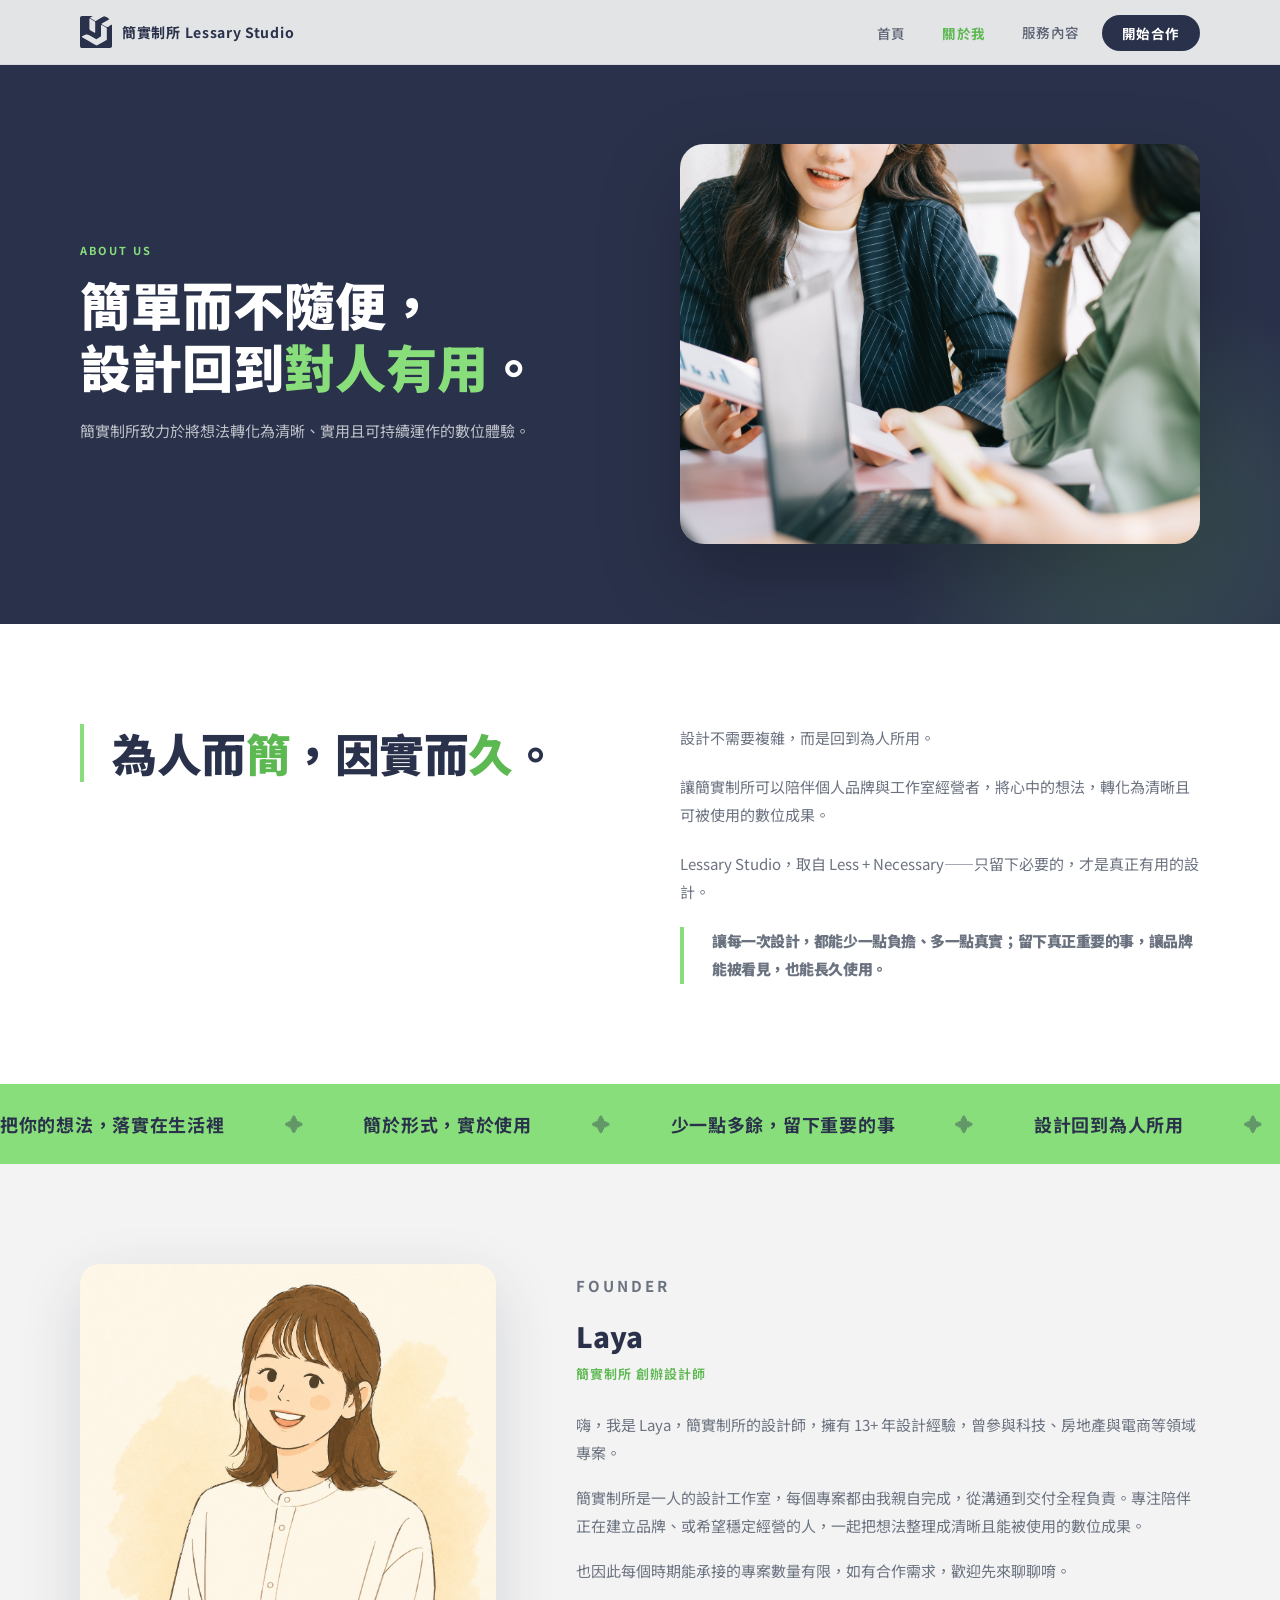
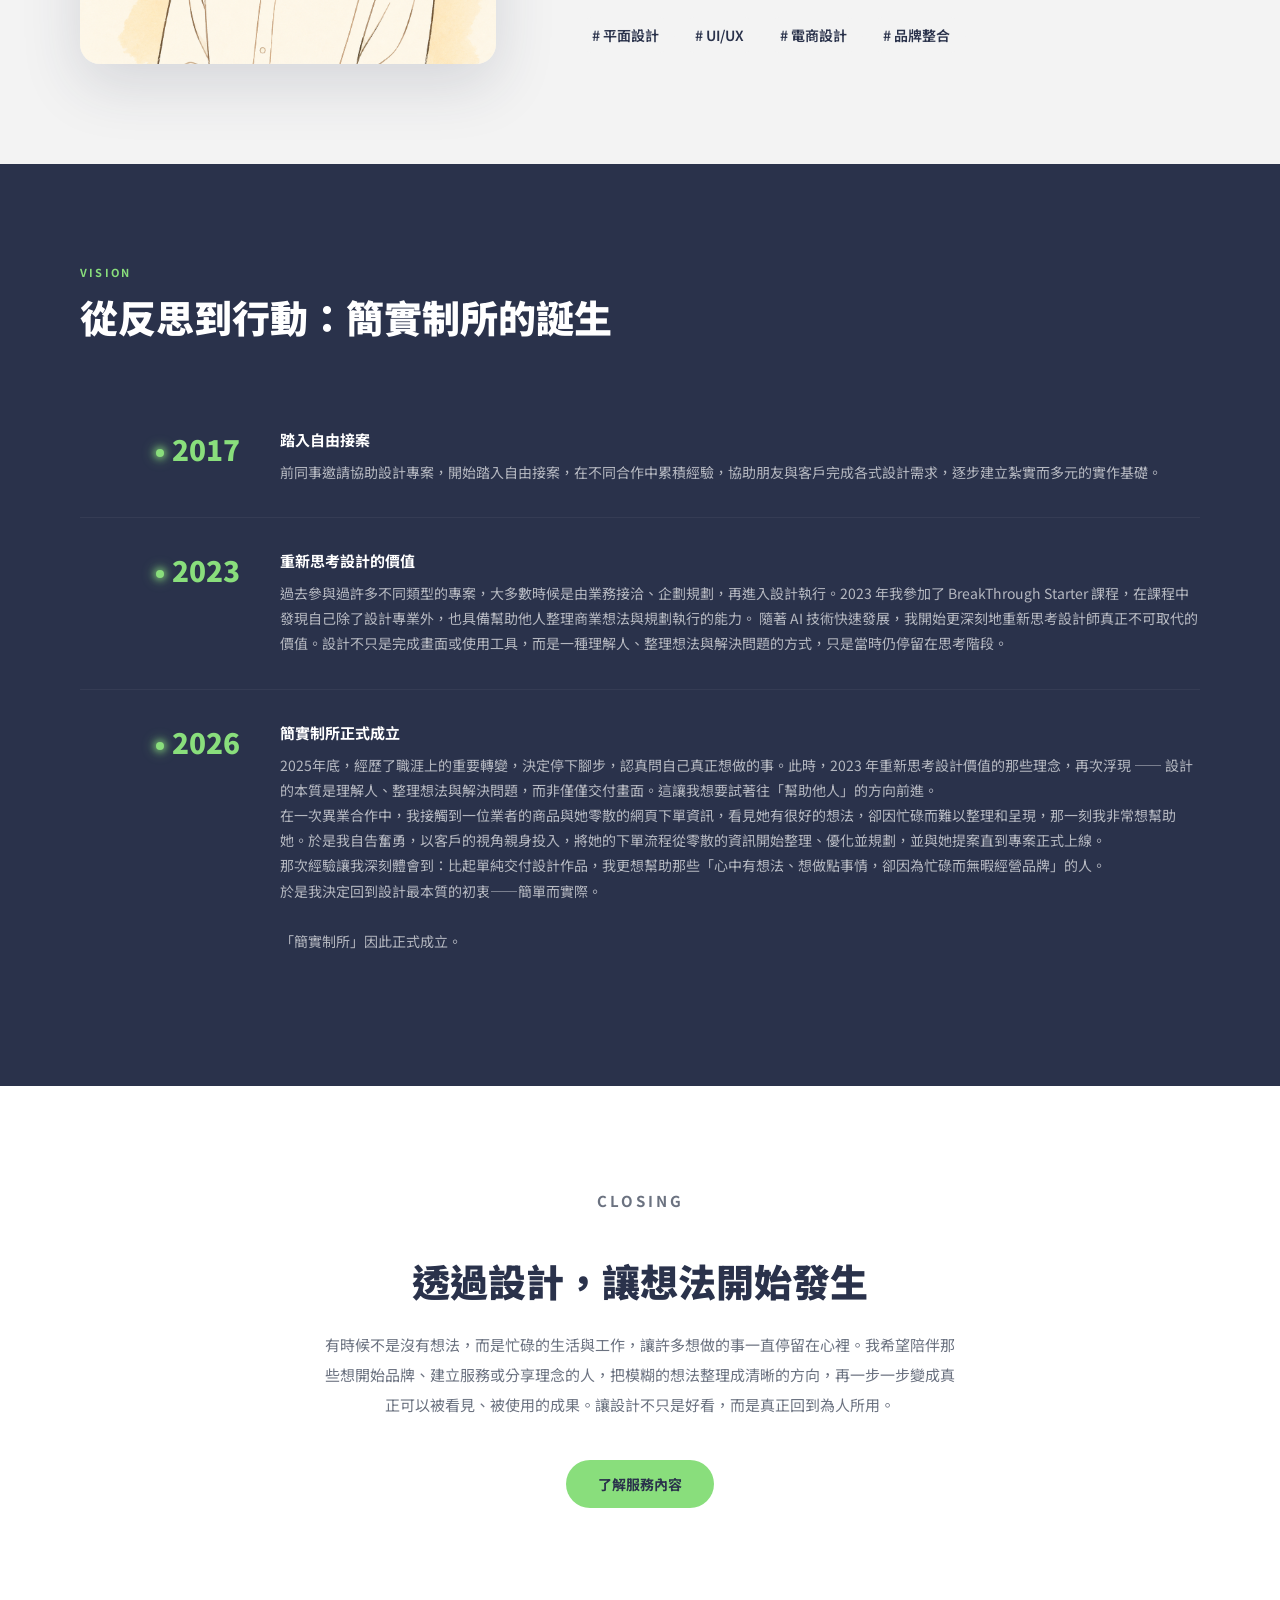
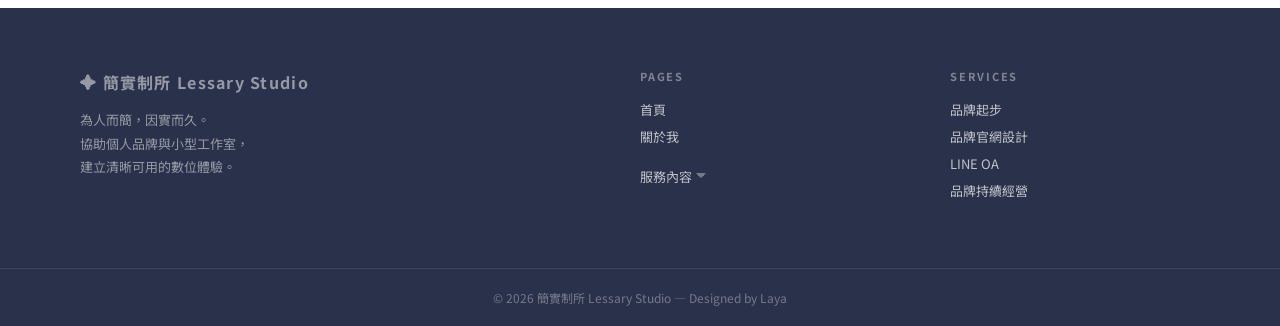
==== about.html @ 40d13c5d "Add files via upload" ====
<!DOCTYPE html>
<html lang="zh-TW">
<head>
<meta charset="UTF-8">
<meta name="viewport" content="width=device-width, initial-scale=1.0">
<title>關於我 — 簡實制所 Lessary Studio</title>
<link href="https://fonts.googleapis.com/css2?family=Noto+Sans+TC:wght@300;400;500;700;900&display=swap" rel="stylesheet">

  <link href="https://fonts.googleapis.com/css2?family=Noto+Sans+TC:wght@300;400;500;700;900&display=swap" rel="stylesheet">
  <link rel="stylesheet" href="css/shared.css">
  <link rel="stylesheet" href="css/about.css">
  <link rel="icon" href="img/ico_lessary_logo.ico">

  <!-- SEO -->
  <meta name=”robots” content=”noindex , nofollow“> <!--讓爬蟲先不搜尋到-->
  <meta name="description" content="簡實制所 Lessary Studio，專為個人品牌與小型工作室提供品牌 Logo 設計、品牌官網設計建置、品牌 LINE 建置視覺建立，讓設計回到對人有用。">
  <meta name="keywords" content="品牌設計,Logo設計,品牌官網設計,LINE官方帳號,個人品牌,小型工作室,簡實制所,Lessary Studio">
  <meta name="author" content="簡實制所 Lessary Studio">
  <link rel="canonical" href="https://lessarystudio.com/">

  <!-- Open Graph（Facebook / LINE 縮圖預覽） -->
  <meta property="og:type" content="website">
  <meta property="og:url" content="https://lessarystudio.com/">
  <meta property="og:title" content="簡實制所 Lessary Studio｜品牌設計 · 品牌官網設計 · LINE 經營">
  <meta property="og:description" content="專為個人品牌與小型工作室設計。從 Logo、品牌官網設計到 品牌 LINE 建置，整合品牌基礎，陪你長期經營。">
  <meta property="og:image" content="[https://lessarystudio.com/img/og_lessary.jpg](https://lessarystudio.com/img/og_lessary)">
  <meta property="og:image:width" content="1200">
  <meta property="og:image:height" content="630">
  <meta property="og:locale" content="zh_TW">
  <meta property="og:site_name" content="簡實制所 Lessary Studio">


</head>
<body>



<!-- NAV -->
<nav class="nav" id="nav">
  <div class="nav-inner">
    <a href="index.html" class="nav-logo">
      <div class="logo-mark">
        <img src="img/img_lessary_logo.svg" alt="簡實制所">
      </div>
      <span class="logo-text">簡實制所 Lessary Studio</span>
    </a>
    <button class="hamburger" id="hamburger" aria-label="開啟選單" aria-expanded="false">
      <span></span><span></span><span></span>
    </button>
    <ul class="nav-links" id="navLinks">
      <li><a href="index.html">首頁</a></li>
      <li><a href="about.html" class="active">關於我</a></li>
      <li class="has-sub">
        <a href="services.html">服務內容</a>
        <button class="sub-toggle" aria-label="展開服務子選單">
          <span class="toggle-arrow">▾</span>
        </button>
        <ul class="nav-sub">
          <li><a href="service-brand.html">品牌起步</a></li>
          <li><a href="service-web.html">品牌官網設計</a></li>
          <li><a href="service-line.html">品牌 LINE 建置</a></li>
          <li><a href="service-ongoing.html">品牌持續經營</a></li>
        </ul>
      </li>
      <li><a href="services.html" class="nav-cta">開始合作</a></li>
    </ul>
  </div>
</nav>

<!-- PAGE HERO -->
<div class="page-hero">
  <div class="hero-grid">
    <div class="reveal">
      <p class="ph-label">About Us</p>
      <h1 class="ph-title">簡單而不隨便，<br>設計回到<em>對人有用</em>。</h1>
      <p class="ph-sub">簡實制所致力於將想法轉化為清晰、實用且可持續運作的數位體驗。</p>
    </div>
    <div class="ph-img-wrap reveal" style="transition-delay:.15s">
      <img src="img/img_about_01.jpg" alt="Creative workspace">
    </div>
  </div>
</div>

<!-- BRAND CONCEPT -->
<section class="brand-concept">
  <div class="concept-inner">
    <div class="concept-quote reveal">
      為人而<span>簡</span>，因實而<span>久</span>。
    </div>
    <div class="concept-body reveal" style="transition-delay:.1s">
      <p>設計不需要複雜，而是回到為人所用。</p>
      <p>讓簡實制所可以陪伴個人品牌與工作室經營者，將心中的想法，轉化為清晰且可被使用的數位成果。</p>
      <p>Lessary Studio，取自 Less + Necessary——只留下必要的，才是真正有用的設計。</p>
        <div class="concept-quote reveal">
      <p>讓每一次設計，都能少一點負擔、多一點真實；留下真正重要的事，讓品牌能被看見，也能長久使用。</p>
      </div>
    </div>
  </div>
</section>

<!-- MARQUEE BANNER -->
<div class="marquee-banner">
  <div class="marquee-inner">
    <span>把你的想法，落實在生活裡</span>
    <span class="marquee-sep">✦</span>
    <span>簡於形式，實於使用</span>
    <span class="marquee-sep">✦</span>
    <span>少一點多餘，留下重要的事</span>
    <span class="marquee-sep">✦</span>
    <span>設計回到為人所用</span>
    <span class="marquee-sep">✦</span>
    <span>清楚比複雜更有力量</span>
    <span class="marquee-sep">✦</span>
    <span>Only what is necessary.</span>
    <span class="marquee-sep">✦</span>
  </div>
</div>

<!-- FOUNDER -->
<section class="about-founder">
  <div class="founder-inner">
    <div class="reveal">
      <div class="founder-photo">
        <img src="img/img_about_designer.png" alt="Laya 設計師">
      </div>
    </div>
    <div class="founder-content reveal" style="transition-delay:.1s">
      <p class="section-label">Founder</p>
      <h3>Laya</h3>
      <p class="role">簡實制所 創辦設計師</p>
      <p>嗨，我是 Laya，簡實制所的設計師，擁有 13+ 年設計經驗，曾參與科技、房地產與電商等領域專案。</p>
      <p>簡實制所是一人的設計工作室，每個專案都由我親自完成，從溝通到交付全程負責。專注陪伴正在建立品牌、或希望穩定經營的人，一起把想法整理成清晰且能被使用的數位成果。</p>
      <p>也因此每個時期能承接的專案數量有限，如有合作需求，歡迎先來聊聊唷。</p>
      <div style="margin-top:32px;display:flex-wrap:wrap">
        <span style="display:inline-flex;align-items:center;gap:8px;background:var(--bg);padding:8px 16px;border-radius:30px;font-size:14px;font-weight:600;color:var(--primary)"># 平面設計</span>
        <span style="display:inline-flex;align-items:center;gap:8px;background:var(--bg);padding:8px 16px;border-radius:30px;font-size:14px;font-weight:600;color:var(--primary)"># UI/UX</span>
        <span style="display:inline-flex;align-items:center;gap:8px;background:var(--bg);padding:8px 16px;border-radius:30px;font-size:14px;font-weight:600;color:var(--primary)"># 電商設計</span>
        <span style="display:inline-flex;align-items:center;gap:8px;background:var(--bg);padding:8px 16px;border-radius:30px;font-size:14px;font-weight:600;color:var(--primary)"># 品牌整合</span>
      </div>
    </div>
  </div>
</section>

<!-- VISION / TIMELINE -->
<section class="vision">
  <p class="section-label reveal">Vision</p>
  <h2 class="section-title reveal">從反思到行動：簡實制所的誕生</h2>
  <div class="timeline">
    <div class="tl-item reveal">
      <p class="tl-year">2017</p>
      <div class="tl-content">
        <h4>踏入自由接案</h4>
        <p>前同事邀請協助設計專案，開始踏入自由接案，在不同合作中累積經驗，協助朋友與客戶完成各式設計需求，逐步建立紮實而多元的實作基礎。</p>
      </div>
    </div>
  <div class="tl-item reveal" style="transition-delay:.1s">
  <p class="tl-year">2023</p>
  <div class="tl-content">
    <h4>重新思考設計的價值</h4>
    <p>
     過去參與過許多不同類型的專案，大多數時候是由業務接洽、企劃規劃，再進入設計執行。2023 年我參加了 BreakThrough Starter 課程，在課程中發現自己除了設計專業外，也具備幫助他人整理商業想法與規劃執行的能力。
     隨著 AI 技術快速發展，我開始更深刻地重新思考設計師真正不可取代的價值。設計不只是完成畫面或使用工具，而是一種理解人、整理想法與解決問題的方式，只是當時仍停留在思考階段。
    </p>
  </div>
</div>

<div class="tl-item reveal" style="transition-delay:.2s">
  <p class="tl-year">2026</p>
  <div class="tl-content">
    <h4>簡實制所正式成立</h4>
    <p>2025年底，經歷了職涯上的重要轉變，決定停下腳步，認真問自己真正想做的事。此時，2023 年重新思考設計價值的那些理念，再次浮現 —— 設計的本質是理解人、整理想法與解決問題，而非僅僅交付畫面。這讓我想要試著往「幫助他人」的方向前進。
    <br>在一次異業合作中，我接觸到一位業者的商品與她零散的網頁下單資訊，看見她有很好的想法，卻因忙碌而難以整理和呈現，那一刻我非常想幫助她。於是我自告奮勇，以客戶的視角親身投入，將她的下單流程從零散的資訊開始整理、優化並規劃，並與她提案直到專案正式上線。 <br>
    那次經驗讓我深刻體會到：比起單純交付設計作品，我更想幫助那些「心中有想法、想做點事情，卻因為忙碌而無暇經營品牌」的人。 <br>
    於是我決定回到設計最本質的初衷——簡單而實際。<br><br>「簡實制所」因此正式成立。
    </p>
  </div>
</div>
    </div>
  </div>
</section>

<!-- CLOSING -->
<section class="closing">
  <div class="closing-inner reveal">
    <p class="section-label" style="text-align:center">Closing</p>
    <h2 class="section-title" style="margin-bottom:24px;">透過設計，讓想法開始發生</h2>
    <p>有時候不是沒有想法，而是忙碌的生活與工作，讓許多想做的事一直停留在心裡。我希望陪伴那些想開始品牌、建立服務或分享理念的人，把模糊的想法整理成清晰的方向，再一步一步變成真正可以被看見、被使用的成果。讓設計不只是好看，而是真正回到為人所用。</p>
    <a href="services.html" class="btn-accent">了解服務內容</a>
  </div>
</section>
<!-- FOOTER -->
<footer>
  <div class="footer-brand">
    <p class="logo">✦ 簡實制所 Lessary Studio</p>
    <p>為人而簡，因實而久。<br>協助個人品牌與小型工作室，<br>建立清晰可用的數位體驗。</p>
  </div>
  <div class="footer-col">
    <h4>Pages</h4>
    <a href="index.html">首頁</a>
    <a href="about.html">關於我</a>
    <a href="services.html">服務內容 <span class="desktop-arrow">▾</span></a>
  </div>
   <div class="footer-col">
    <h4>Services</h4>
    <a href="service-brand.html">品牌起步</a>
    <a href="service-web.html">品牌官網設計</a>
    <a href="service-line.html">LINE OA</a>
    <a href="service-ongoing.html">品牌持續經營</a>
  </div>
</footer>
<div class="footer-bottom">
  <p>© 2026 簡實制所 Lessary Studio — Designed by Laya</p>
</div>

  <script src="https://code.jquery.com/jquery-3.7.1.min.js"></script>
  <script src="js/shared.js"></script>
</body>
</html>
---- css/shared.css ----
/* ============================================================
   shared.css — 全站共用樣式
   簡實制所 Lessary Studio
   ============================================================ */

/* ── CSS 變數 ── */
:root {
  --primary:     #2A324B;
  --accent:      #89DE7C;
  --accent-dark: #5CB850;
  --bg:          #F3F3F3;
  --white:       #FFFFFF;
  --text-muted:  #6B7280;
  --text-middle: #484d56;
  --text-light:  #767B91;
  --nav-h:       64px;
  --line-green:  #06C755;
}

/* ── Reset ── */
*, *::before, *::after { box-sizing: border-box; margin: 0; padding: 0; }
html { scroll-behavior: smooth; }
body {
  font-family: 'Noto Sans TC', sans-serif;
  background: var(--bg);
  color: var(--primary);
  overflow-x: hidden;
}

/* ── NAV ── */
.nav {
  position: fixed; top: 0; left: 0; width: 100%; z-index: 100;
  background: rgba(243,243,243,0.92);
  backdrop-filter: blur(14px);
  border-bottom: 1px solid rgba(42,50,75,0.08);
  transition: box-shadow .3s;
}
.nav.scrolled { box-shadow: 0 2px 20px rgba(42,50,75,0.10); }

.nav-inner {
  max-width: 1200px; margin: 0 auto;
  height: 64px;
  display: flex; align-items: center; justify-content: space-between;
  padding: 0 40px;
}

/* Logo */
.nav-logo {
  display: flex; align-items: center; gap: 10px;
  text-decoration: none; color: var(--primary); flex-shrink: 0;
}
.logo-mark { width: 32px; height: 32px; display: flex; align-items: center; }
.logo-mark img { width: 100%; height: auto; display: block; }
.logo-text {
  font-size: 14px; font-weight: 700; letter-spacing: .05em;
  color: var(--primary); white-space: nowrap;
}

/* Nav links (desktop ul) */
.nav-links {
  display: flex; align-items: center;
  gap: 8px; list-style: none; margin: 0; padding: 0;
}
.nav-links li a {
  font-size: 13.5px; font-weight: 500; color: var(--primary);
  text-decoration: none; letter-spacing: .04em; opacity: .72;
  padding: 6px 14px; border-radius: 30px;
  transition: opacity .2s, background .2s;
}
.nav-links li a:hover { opacity: 1; background: rgba(42,50,75,0.06); }
.nav-links li a.active { opacity: 1; color: var(--accent-dark); font-weight: 700; }
.nav-links li a.nav-cta {
  background: var(--primary); color: var(--white); opacity: 1;
  padding: 8px 20px; border-radius: 30px; font-weight: 700;
  transition: background .2s, transform .2s;
}
.nav-links li a.nav-cta:hover { background: var(--accent-dark); transform: translateY(-1px); }

/* Hamburger */
.hamburger {
  display: none;
  flex-direction: column; justify-content: center;
  gap: 5px;
  width: 40px; height: 40px;
  background: none; border: none; cursor: pointer; padding: 8px;
  z-index: 201;
}
.hamburger span {
  display: block; width: 22px; height: 2px;
  background: var(--primary); border-radius: 2px;
  transition: transform .3s ease, opacity .2s ease;
  transform-origin: center;
}

/* Hamburger open state */
.hamburger.is-open span:nth-child(1) { transform: translateY(7px) rotate(45deg); }
.hamburger.is-open span:nth-child(2) { opacity: 0; }
.hamburger.is-open span:nth-child(3) { transform: translateY(-7px) rotate(-45deg); }

/* ── MOBILE NAV (≤ 1024px) ── */
@media (max-width: 1024px) {
  .hamburger { display: flex; }

  .nav-links {
    display: none;
    position: absolute;
    top: 64px; left: 0; right: 0;
    flex-direction: column; align-items: stretch;
    gap: 0; padding: 8px 0 16px;
    background: rgba(243,243,243,0.97);
    backdrop-filter: blur(14px);
    border-bottom: 1px solid rgba(42,50,75,0.10);
    box-shadow: 0 8px 32px rgba(42,50,75,0.12);
  }
  .nav-links.is-open { display: flex; }

  .nav-links li a {
    display: block; padding: 14px 32px;
    border-radius: 0; font-size: 15px;
    border-bottom: 1px solid rgba(42,50,75,0.05);
  }
  .nav-links li:last-child a { border-bottom: none; }

  .nav-links li.desktop-only { display: none; }

  /* has-sub 行 — 左右分欄 */
  .nav-links li.has-sub {
    display: flex; flex-wrap: wrap;
    align-items: stretch;
    border-bottom: 1px solid rgba(42,50,75,0.05);
  }
  .nav-links li.has-sub > a {
    flex: 1; border-bottom: none;
    padding: 14px 0 14px 32px;
  }
  /* 右邊 toggle 按鈕 */
  .sub-toggle {
    width: 44px; flex-shrink: 0;
    display: flex; align-items: center; justify-content: center;
    background: none; border: none; border-left: 1px solid rgba(42,50,75,0.07);
    cursor: pointer; color: var(--primary);
    font-size: 24px; opacity: .5;
    transition: opacity .2s, background .2s;
  }
  .sub-toggle:hover { opacity: 1; background: rgba(42,50,75,0.04); }
  .sub-toggle .toggle-arrow { display: inline-block; transition: transform .3s; }
  .nav-links li.has-sub.is-open .toggle-arrow { transform: rotate(180deg); }

  /* nav-sub 垂直展開 */
  .nav-sub {
    display: none; list-style: none; padding: 0;
    width: 100%; background: rgba(42,50,75,0.03);
  }
  .nav-sub.is-open { display: block; }
  .nav-sub li a {
    padding: 11px 32px 11px 52px;
    font-size: 13.5px; color: var(--text-muted);
    border-bottom: 1px solid rgba(42,50,75,0.04);
  }
  .nav-sub li:last-child a { border-bottom: none; }
  .nav-sub li a:hover { color: var(--accent-dark); }

  .nav-links li a.nav-cta {
    margin: 12px 24px 4px; border-radius: 10px;
    text-align: center; padding: 14px 20px; border-bottom: none;
  }

  /* 桌機專屬箭頭隱藏 */
  .desktop-arrow { display: none !important; }
}

/* ── DESKTOP NAV (≥ 1025px) ── */
@media (min-width: 1025px) {
  .hamburger  { display: none !important; }
  .nav-links  { display: flex !important; }
  .sub-toggle { display: none !important; }
  .nav-links li.desktop-only { display: none !important; }

  /* has-sub — position 讓子選單能絕對定位 */
  .nav-links li.has-sub { position: relative; }

  /* 服務內容連結加箭頭 */
  .nav-links li.has-sub > a {
    display: inline-flex; align-items: center; gap: 4px;
  }
  .desktop-arrow {
    font-size: 24px; opacity: .5; display: inline-block;
    transition: transform .25s;
  }
  .nav-links li.has-sub:hover > a .desktop-arrow,
  .nav-links li.has-sub.is-open > a .desktop-arrow {
    transform: rotate(180deg);
  }

  /* 橋接層：防止滑鼠移到選單時選單消失 */
  .nav-links li.has-sub::after {
    content: '';
    position: absolute;
    top: 100%; left: 0; right: 0;
    height: 10px;
    background: transparent;
  }

  /* 下拉選單本體 */
  .nav-sub {
    display: none;
    position: absolute;
    top: 100%; left: 50%;
    transform: translateX(-50%);
    min-width: 152px;
    background: var(--white);
    border-radius: 14px;
    box-shadow: 0 8px 32px rgba(42,50,75,0.14);
    border: 1px solid rgba(42,50,75,0.07);
    list-style: none;
    padding: 10px 0 8px;  /* padding-top 10px 對齊橋接層高度 */
    z-index: 200;
    margin-top: 8px;
  }
  /* hover 或 is-open 都顯示 */
  .nav-links li.has-sub:hover .nav-sub,
  .nav-links li.has-sub.is-open .nav-sub { display: block; }

  .nav-sub li a {
    display: block; padding: 10px 20px;
    font-size: 13px; font-weight: 500;
    color: var(--primary); opacity: .8;
    text-decoration: none; white-space: nowrap;
    border-radius: 0; background: none;
    transition: background .2s, color .2s, opacity .2s;
  }
  .nav-sub li a:hover {
    background: rgba(137,222,124,0.1);
    color: var(--accent-dark); opacity: 1;
  }
  .nav-sub li a.active {
    color: var(--accent-dark); font-weight: 700; opacity: 1;
  }
}

/* ── BREADCRUMB ── */
.breadcrumb {
  padding: calc(var(--nav-h) + 28px) 80px 0;
  font-size: 12px; color: var(--text-light);
  display: flex; align-items: center; gap: 8px;
}
.breadcrumb a { color: var(--text-light); text-decoration: none; transition: color .2s; }
.breadcrumb a:hover { color: var(--accent-dark); }
.breadcrumb span { opacity: .4; }

/* ── BUTTONS ── */
.btn-primary {
  background: var(--primary); color: var(--white);
  padding: 14px 32px; border-radius: 40px;
  font-size: 14px; font-weight: 700; text-decoration: none;
  display: inline-block; transition: background .25s, transform .25s;
}
.btn-primary:hover { background: var(--accent-dark); transform: translateY(-2px); }
.btn-primary-line{border: var(--white)solid 1px;}
.btn-primary-line:hover{border: none;}

.btn-secondary {
  background: transparent; color: var(--primary);
  padding: 14px 28px; border-radius: 40px;
  border: 1.5px solid var(--primary);
  font-size: 14px; font-weight: 500; text-decoration: none;
  display: inline-block; transition: border-color .2s, color .2s, transform .2s;
}
.btn-secondary:hover { border-color: var(--accent-dark); color: var(--accent-dark); transform: translateY(-2px); }

.btn-accent {
  background: var(--accent); color: var(--primary);
  padding: 14px 32px; border-radius: 40px;
  font-size: 14px; font-weight: 700; text-decoration: none;
  display: inline-block; transition: background .25s, transform .25s;
}
.btn-accent:hover { background: var(--accent-dark); color: var(--white); transform: translateY(-2px); }

.btn-ghost {
  background: transparent; color: var(--primary);
  padding: 13px 24px; border-radius: 40px;
  border: 1.5px solid currentColor;
  font-size: 14px; font-weight: 500; text-decoration: none;
  display: inline-block; transition: color .2s, transform .2s;
}
.btn-ghost:hover { color: var(--accent-dark); transform: translateY(-2px); }

.btn-ghost-light {
  background: transparent; color: rgba(255,255,255,0.7);
  padding: 13px 24px; border-radius: 40px;
  border: 1.5px solid rgba(255,255,255,0.25);
  font-size: 14px; font-weight: 500; text-decoration: none;
  display: inline-block; transition: all .2s;
}
.btn-ghost-light:hover { color: var(--white); border-color: rgba(255,255,255,0.6); transform: translateY(-2px); }

/* ── SECTION 共用 ── */
.section-label {
  font-size: 11px; font-weight: 700; letter-spacing: .2em;
  text-transform: uppercase; color: var(--accent-dark); margin-bottom: 12px;
}
.section-title {
  font-size: clamp(26px, 3vw, 38px); font-weight: 900;
  color: var(--primary); margin-bottom: 20px; line-height: 1.3;
}
.sec-label {
  font-size: 11px; font-weight: 700; letter-spacing: .2em;
  text-transform: uppercase; color: var(--accent-dark); margin-bottom: 10px;
}
.sec-title {
  font-size: clamp(24px, 3vw, 36px); font-weight: 900; margin-bottom: 40px;
}

/* ── FOOTER ── */
footer {
  background: var(--primary); color: var(--white);
  padding: 60px 80px;
  display: grid; grid-template-columns: 2fr 1fr 1fr; gap: 60px;
}
.footer-brand .logo { font-size: 16px; font-weight: 700; letter-spacing: .08em; margin-bottom: 12px; }
.footer-brand p { font-size: 13px; opacity: .5; line-height: 1.8; max-width: 260px; }
.footer-col h4 {
  font-size: 11px; font-weight: 700; letter-spacing: .16em;
  text-transform: uppercase; opacity: .4; margin-bottom: 16px;
}
.footer-col a {
  display: block; font-size: 13px; opacity: .7;
  text-decoration: none; color: var(--white);
  margin-bottom: 8px; transition: opacity .2s;
}
.footer-col a:hover { opacity: 1; }
.footer-bottom {
  background: var(--primary); text-align: center;
  padding: 20px; border-top: 1px solid rgba(255,255,255,0.08);
}
.footer-bottom p { font-size: 12px; color: rgba(255,255,255,0.35); }

/* ── CTA BAND ── */
.cta-band { background: var(--accent); padding: 80px; text-align: center; }
.cta-band h2 { font-size: clamp(24px, 3vw, 38px); font-weight: 900; color: var(--primary); margin-bottom: 12px; }
.cta-band p { font-size: 15px; color: var(--primary); opacity: .7; margin-bottom: 32px; }

/* ── SCROLL REVEAL ── */
.reveal { opacity: 0; transform: translateY(30px); transition: opacity .7s ease, transform .7s ease; }
.reveal.visible { opacity: 1; transform: none; }

/* ── PORTFOLIO 共用 ── */
.port-header { display: flex; align-items: flex-end; justify-content: space-between; margin-bottom: 40px; flex-wrap: wrap; gap: 16px; }
.port-grid { display: grid; grid-template-columns: repeat(3, 1fr); gap: 20px; }
.port-item {
  border-radius: 16px; overflow: hidden; aspect-ratio: 4/3;
  position: relative; cursor: pointer;
  box-shadow: 0 8px 28px rgba(42,50,75,0.1);
}
.port-item img { width: 100%; height: 100%; object-fit: cover; transition: transform .5s ease; }
.port-item:hover img { transform: scale(1.06); }
.port-overlay {
  position: absolute; inset: 0;
  background: linear-gradient(to top, rgba(42,50,75,0.7) 0%, transparent 55%);
  opacity: 0; transition: opacity .3s;
  display: flex; align-items: flex-end; padding: 20px;
}
.port-item:hover .port-overlay { opacity: 1; }
.port-label { font-size: 13px; font-weight: 700; color: var(--white); letter-spacing: .04em; }
.port-extra { display: none; grid-template-columns: repeat(3, 1fr); gap: 20px; margin-top: 20px; }
.port-extra.open { display: grid; }
.port-toggle {
  display: inline-flex; align-items: center; gap: 8px;
  font-size: 13px; font-weight: 700; color: var(--accent-dark);
  background: none; border: 1.5px solid var(--accent-dark);
  padding: 9px 20px; border-radius: 30px; cursor: pointer;
  transition: background .2s, color .2s; margin-top: 28px;
}
.port-toggle:hover { background: var(--accent-dark); color: var(--white); }
.port-toggle .arrow { transition: transform .3s; display: inline-block; }
.port-toggle.open .arrow { transform: rotate(180deg); }

/* ── PROCESS 共用 ── */
.process-section { background: var(--primary); padding: 80px; color: var(--white); }
.process-section .sec-label { color: var(--accent); }
.process-section .sec-title { color: var(--primary); }
.process-steps {
  display: grid; grid-template-columns: repeat(5, 1fr);
  gap: 0; margin-top: 56px; position: relative;
}
.process-steps::before {
  content: ''; position: absolute;
  top: 20px; left: 10%; right: 10%;
  height: 1px; background: rgba(137,222,124,0.2); z-index: 0;
}
.proc-step {
  display: flex; flex-direction: column;
  align-items: center; text-align: center;
  position: relative; z-index: 1; padding: 0 8px;
}
.ps-num {
  width: 40px; height: 40px; border-radius: 50%;
  background: rgba(137,222,124,0.12); border: 1px solid var(--accent);
  color: var(--accent); font-size: 13px; font-weight: 900;
  display: flex; align-items: center; justify-content: center;
  margin-bottom: 16px; transition: background .25s, transform .25s;
}
.proc-step:hover .ps-num { background: var(--accent); color: var(--primary); transform: scale(1.1); }
.ps-title { font-size: 13px; font-weight: 700; margin-bottom: 6px; }
.ps-desc { font-size: 11.5px; opacity: .55; line-height: 1.6; }

/* ── RESPONSIVE 共用 ── */
@media (max-width: 900px) {
  .nav-inner { padding: 0 20px; }
  .breadcrumb { padding-left: 20px; padding-right: 20px; }
  footer { grid-template-columns: 1fr; gap: 32px; padding: 48px 32px; }
  .cta-band { padding: 60px 28px; }
  .port-grid,
  .port-extra { grid-template-columns: 1fr 1fr; }
  .process-steps { grid-template-columns: 1fr 1fr; gap: 28px; }
  .process-steps::before { display: none; }
}
---- css/about.css ----
/* ============================================================
   about.css — 關於頁專屬樣式
   ============================================================ */
section { padding: 100px 80px; }
.body-text { font-size: 15px; color: var(--text-muted); line-height: 1.9; }

/* PAGE HERO */
.page-hero {
  padding-top: calc(var(--nav-h) + 80px);
  padding-bottom: 80px;
  padding-left: 80px; padding-right: 80px;
  background: var(--primary); color: var(--white);
  position: relative; overflow: hidden;
}
.page-hero::after {
  content: ''; position: absolute; right: -100px; bottom: -150px;
  width: 500px; height: 500px;
  background: radial-gradient(ellipse, rgba(137,222,124,0.2), transparent 70%);
  border-radius: 50%; animation: glow 7s ease-in-out infinite;
}
@keyframes glow { 0%,100%{transform:scale(1);} 50%{transform:scale(1.15);} }

.hero-grid { display: grid; grid-template-columns: 1fr 1fr; gap: 80px; align-items: center; position: relative; z-index: 1; }
.ph-label { font-size: 11px; font-weight: 700; letter-spacing: .2em; text-transform: uppercase; color: var(--accent); margin-bottom: 16px; }
.ph-title { font-size: clamp(32px,4vw,52px); font-weight: 900; line-height: 1.2; margin-bottom: 20px; }
.ph-title em { font-style: normal; color: var(--accent); }
.ph-sub { font-size: 15px; opacity: .7; line-height: 1.9; }
.ph-img-wrap {
  height: 400px; border-radius: 24px; overflow: hidden;
  box-shadow: 0 32px 80px rgba(0,0,0,0.25);
  animation: heroFloat 6s ease-in-out infinite;
}
.ph-img-wrap img { width: 100%; height: 100%; object-fit: cover; }
@keyframes heroFloat { 0%,100%{transform:translateY(0);} 50%{transform:translateY(-12px);} }

/* BRAND CONCEPT */
.brand-concept { background: var(--white); }
.concept-inner { display: grid; grid-template-columns: 1fr 1fr; gap: 80px; align-items: start; }
.concept-quote {
  font-size: clamp(28px,3.5vw,46px); font-weight: 900; color: var(--primary);
  line-height: 1.3; letter-spacing: -.01em;
  border-left: 4px solid var(--accent); padding-left: 28px;
}
.concept-quote span { color: var(--accent-dark); }
.concept-body { display: flex; flex-direction: column; gap: 20px; }
.concept-body p { font-size: 15px; color: var(--text-muted); line-height: 1.9; }

/* MARQUEE */
.marquee-banner { overflow: hidden; background: var(--accent); height: 80px; display: flex; align-items: center; }
.marquee-inner {
  display: flex; gap: 60px; white-space: nowrap;
  animation: marquee 20s linear infinite;
  font-size: 18px; font-weight: 700; color: var(--primary); letter-spacing: .04em;
}
@keyframes marquee { 0%{transform:translateX(0);} 100%{transform:translateX(-50%);} }
.marquee-sep { opacity: .4; }

/* ABOUT FOUNDER */
.about-founder { background: var(--bg); }
.founder-inner { display: grid; grid-template-columns: 2fr 3fr; gap: 80px; align-items: start; }
.founder-photo {
  width: 100%;
  height: 400px;
  display: flex;
 align-items: center;
 justify-content: center;
  border-radius: 20px; overflow: hidden;
  box-shadow: 0 20px 60px rgba(42,50,75,0.15);
  aspect-ratio: 3/4;
  animation: photoFloat 7s ease-in-out infinite;
}
.founder-photo img { width: 100%; height: 100%; object-fit: cover;   object-fit: cover;
  object-position: center top;}
@keyframes photoFloat { 0%,100%{transform:translateY(0) rotate(-0.5deg);} 50%{transform:translateY(-10px) rotate(0.5deg);} }
.founder-content { padding-top: 8px; }
.founder-content h3 { font-size: 28px; font-weight: 900; margin-bottom: 6px; }
.founder-content .role { font-size: 13px; color: var(--accent-dark); font-weight: 600; letter-spacing: .08em; margin-bottom: 24px; }
.founder-content p { font-size: 15px; color: var(--text-muted); line-height: 1.9; margin-bottom: 16px; }

/* TIMELINE */
.vision { background: var(--primary); color: var(--white); }
.vision .section-label { color: var(--accent); }
.vision .section-title { color: var(--white); }
.timeline { margin-top: 56px; position: relative; }

.tl-item { display: grid; grid-template-columns: 160px 1fr; gap: 40px; padding: 32px 0; border-bottom: 1px solid rgba(255,255,255,0.05); position: relative; }
.tl-item:last-child { border-bottom: none; }
.tl-year { font-size: 28px; font-weight: 900; color: var(--accent); position: relative; text-align: right; }
.tl-year::before {
  content: '';
  display: inline-block;
  width: 8px; height: 8px;
  border-radius: 50%;
  background: var(--accent);
  margin-right: 8px;
  vertical-align: middle;
   box-shadow: 0 0 6px 2px rgba(137,222,124,0.6),
              0 0 12px 4px rgba(137,222,124,0.3);
  /*animation: glowPulse 2s ease-in-out infinite;*/
}
.tl-content h4 { font-size: 15px; font-weight: 700; margin-bottom: 10px; }
.tl-content p { font-size: 14px; opacity: .65; line-height: 1.8; }

/*@keyframes glowPulse {
  0%, 100% { box-shadow: 0 0 6px 2px rgba(137,222,124,0.6),
                         0 0 12px 4px rgba(137,222,124,0.3); }
  50%       { box-shadow: 0 0 10px 4px rgba(137,222,124,0.9),
                         0 0 20px 8px rgba(137,222,124,0.4); }
}*/

/* CLOSING */
.closing { background: var(--white); text-align: center; }
.closing-inner { max-width: 640px; margin: 0 auto; }
.closing-inner p { font-size: 15px; color: var(--text-muted); line-height: 2; margin-bottom: 40px; }

/* RESPONSIVE */
@media (max-width: 900px) {
  .page-hero, section { padding: 80px 32px; }
  .page-hero { padding-top: 160px; }
  .hero-grid, .concept-inner, .founder-inner { grid-template-columns: 1fr; gap: 40px; }
  .ph-img-wrap { height: 260px; }

  .tl-item { grid-template-columns: 80px 1fr; gap: 24px; }
  .tl-year { font-size: 20px; }

}
@media (max-width: 1024px) {
  .page-hero { padding-top: calc(var(--nav-h) + 48px + 40px); }
}
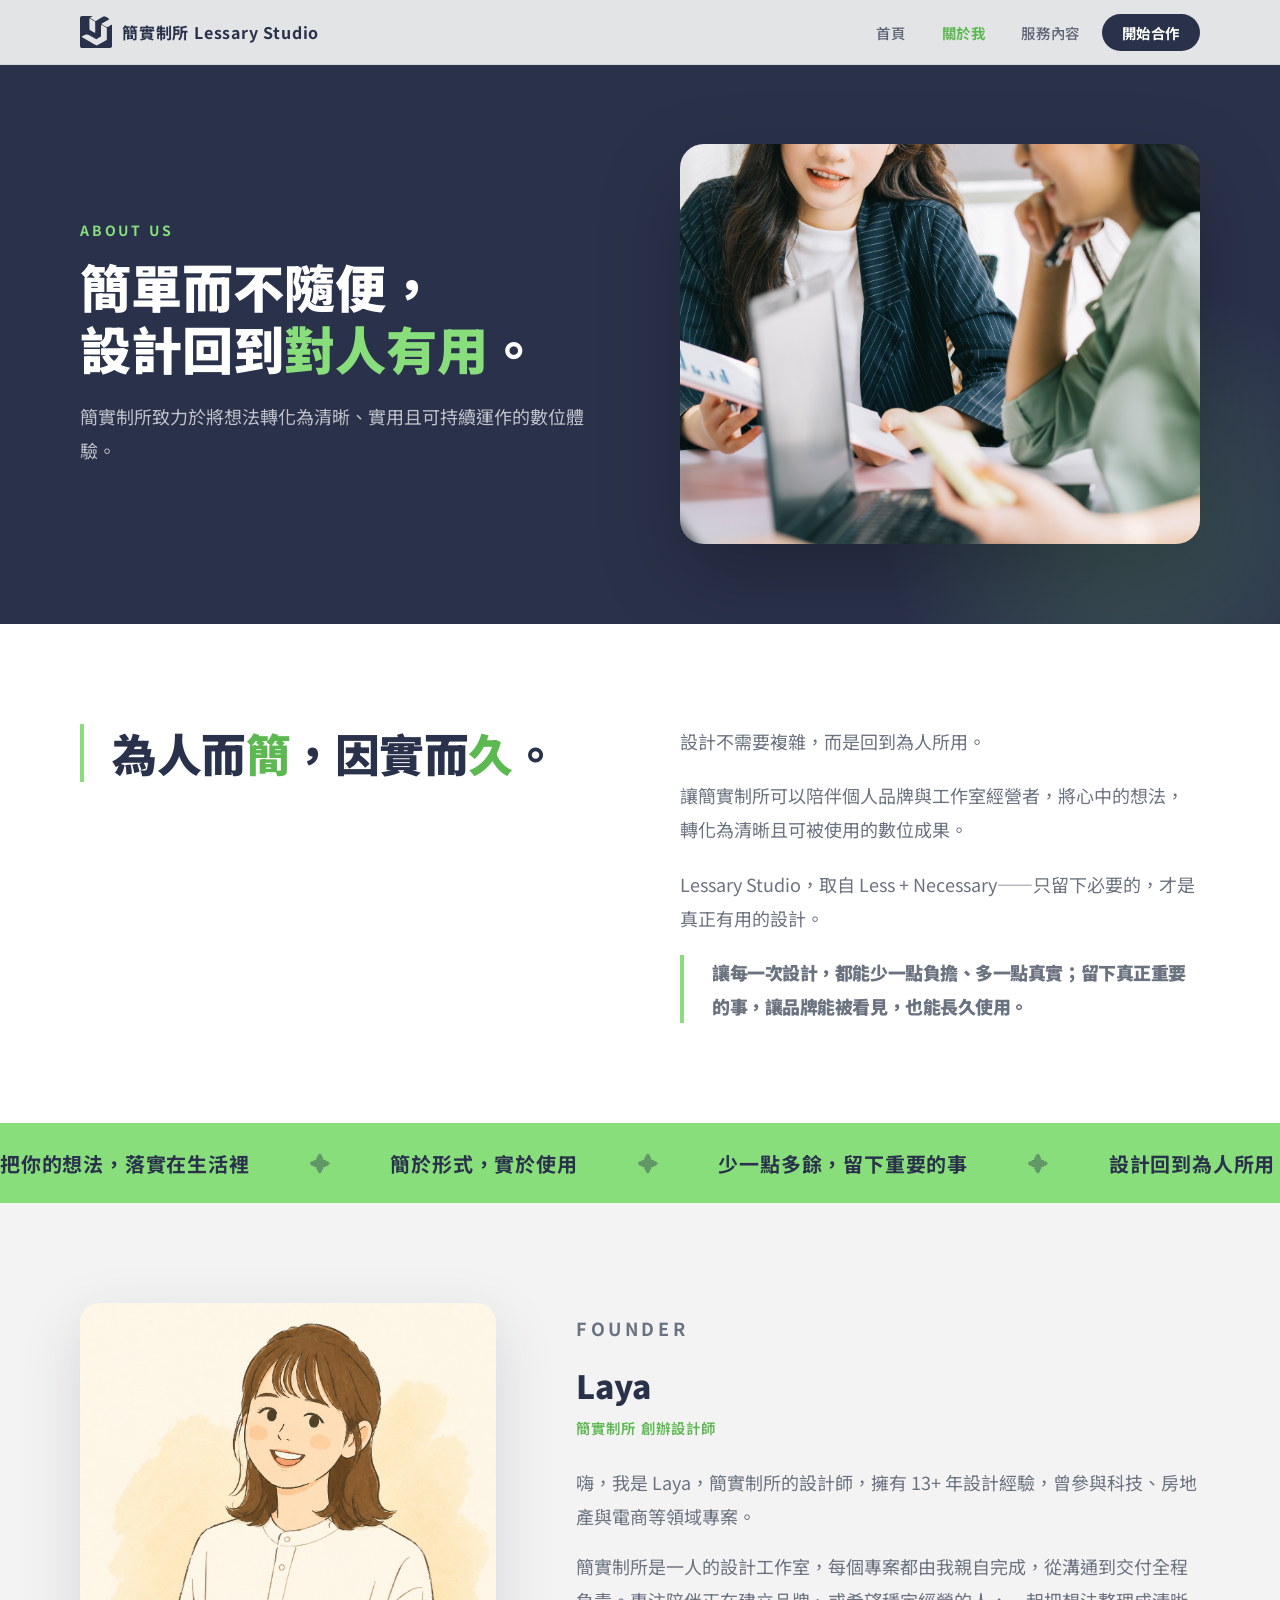
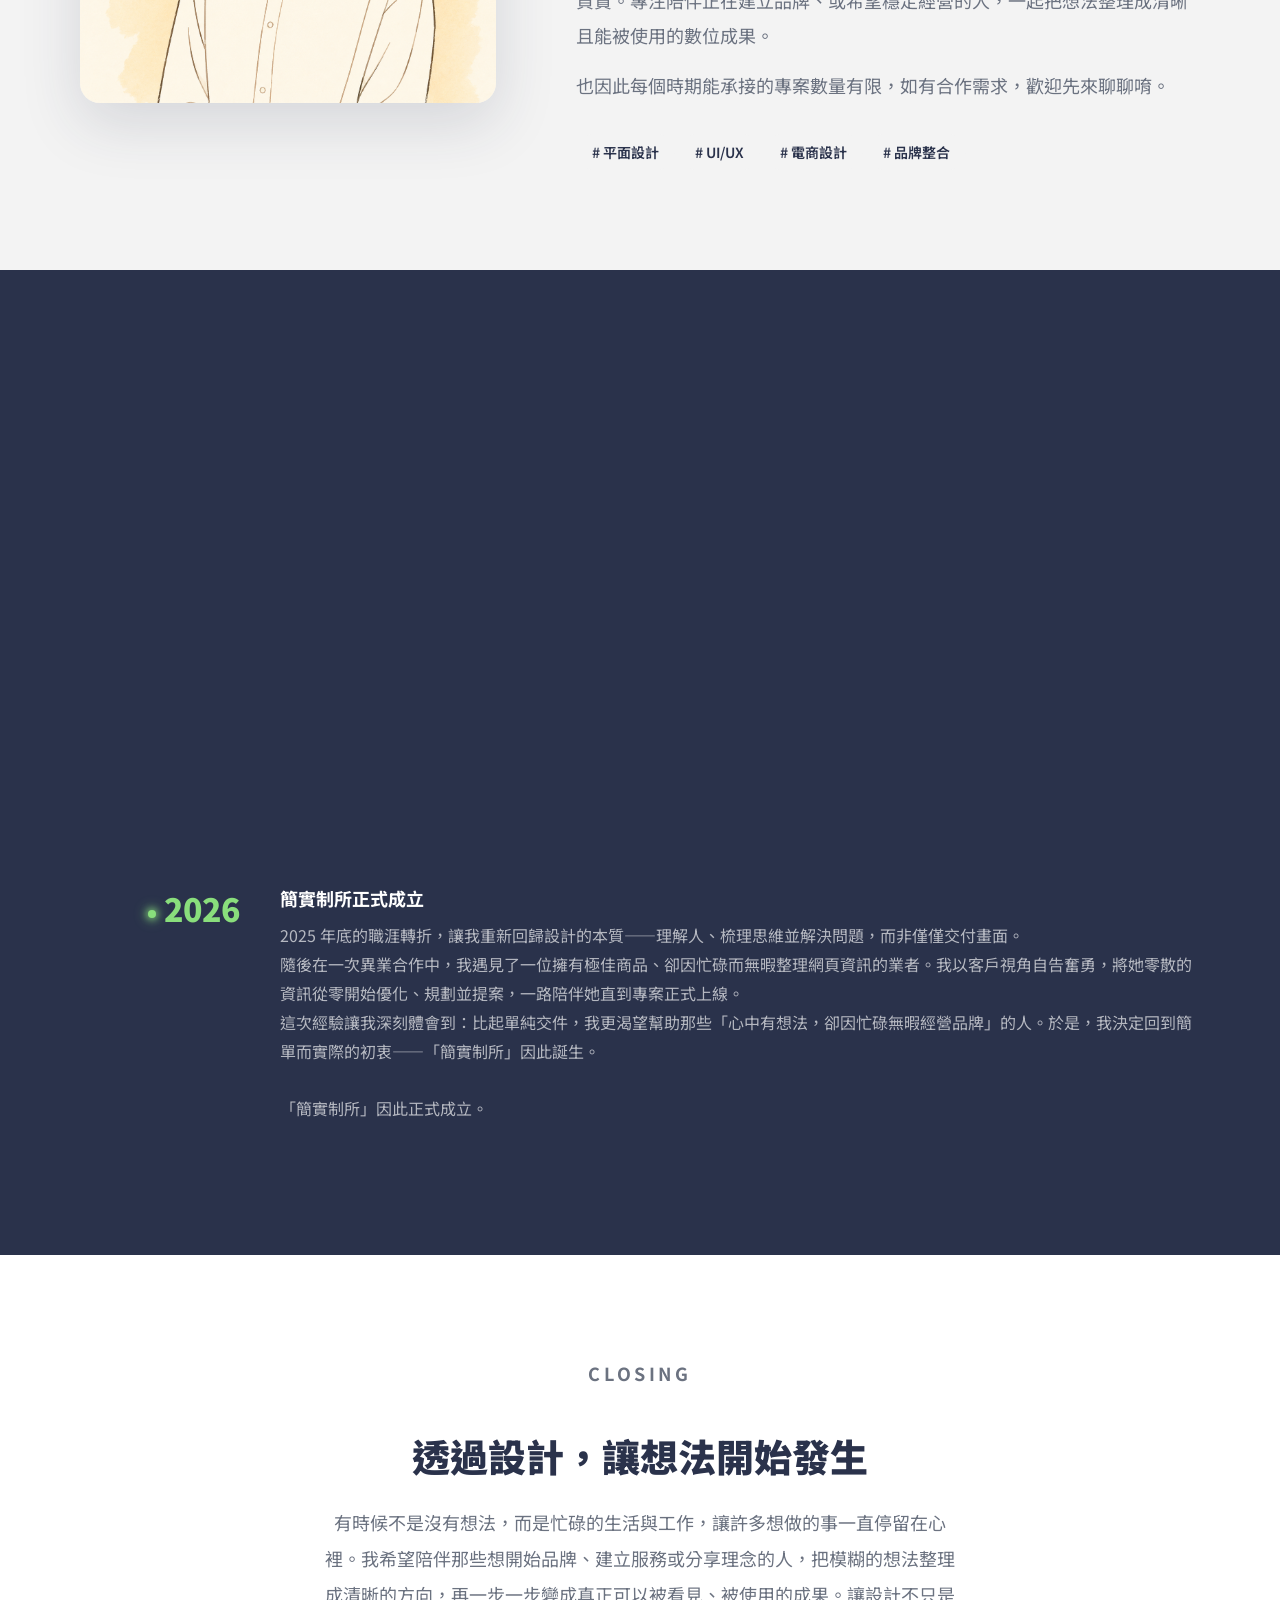
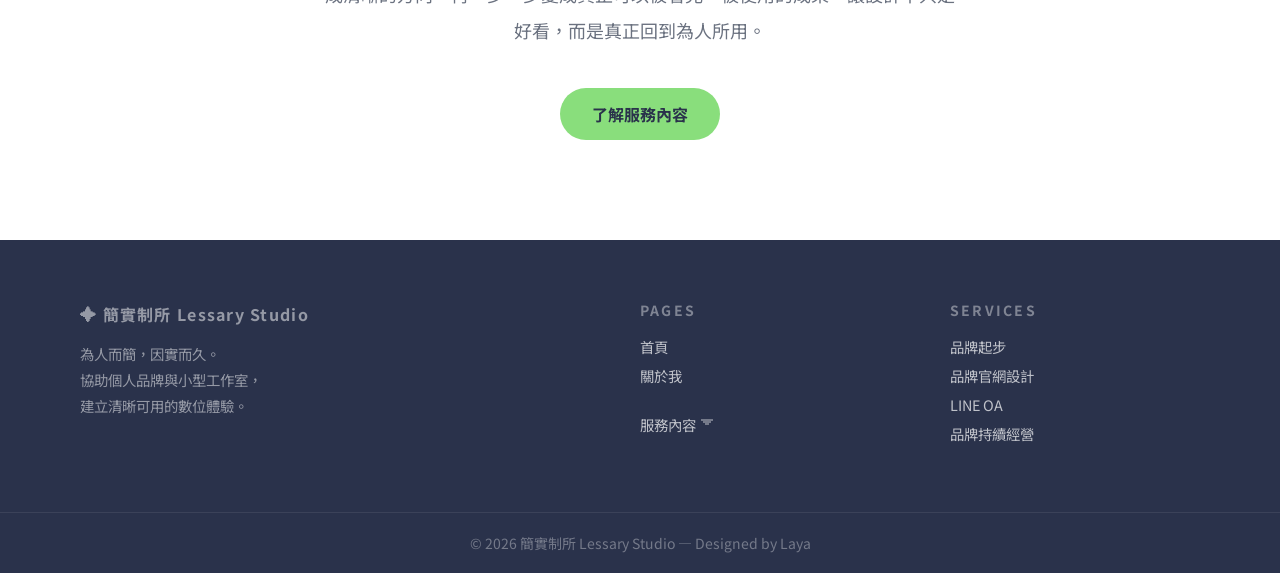
==== commit d914bfdf: "系統文字修正" ====
--- a/about.html
+++ b/about.html
@@ -157,9 +157,7 @@
   <p class="tl-year">2023</p>
   <div class="tl-content">
     <h4>重新思考設計的價值</h4>
-    <p>
-     過去參與過許多不同類型的專案，大多數時候是由業務接洽、企劃規劃，再進入設計執行。2023 年我參加了 BreakThrough Starter 課程，在課程中發現自己除了設計專業外，也具備幫助他人整理商業想法與規劃執行的能力。
-     隨著 AI 技術快速發展，我開始更深刻地重新思考設計師真正不可取代的價值。設計不只是完成畫面或使用工具，而是一種理解人、整理想法與解決問題的方式，只是當時仍停留在思考階段。
+    <p>在過去多元的專案中，我多半扮演最後一棒的設計執行。直到 2023 年參與 Break Through Starter 課程，我意識到自己除了設計，也能幫助他人整理商業想法。隨著 AI 發展，更深信設計的本質不只是使用工具，而是理解人、梳理思維並解決問題的過程，只是當時仍停留在思考階段。
     </p>
   </div>
 </div>
@@ -168,10 +166,8 @@
   <p class="tl-year">2026</p>
   <div class="tl-content">
     <h4>簡實制所正式成立</h4>
-    <p>2025年底，經歷了職涯上的重要轉變，決定停下腳步，認真問自己真正想做的事。此時，2023 年重新思考設計價值的那些理念，再次浮現 —— 設計的本質是理解人、整理想法與解決問題，而非僅僅交付畫面。這讓我想要試著往「幫助他人」的方向前進。
-    <br>在一次異業合作中，我接觸到一位業者的商品與她零散的網頁下單資訊，看見她有很好的想法，卻因忙碌而難以整理和呈現，那一刻我非常想幫助她。於是我自告奮勇，以客戶的視角親身投入，將她的下單流程從零散的資訊開始整理、優化並規劃，並與她提案直到專案正式上線。 <br>
-    那次經驗讓我深刻體會到：比起單純交付設計作品，我更想幫助那些「心中有想法、想做點事情，卻因為忙碌而無暇經營品牌」的人。 <br>
-    於是我決定回到設計最本質的初衷——簡單而實際。<br><br>「簡實制所」因此正式成立。
+    <p>2025 年底的職涯轉折，讓我重新回歸設計的本質——理解人、梳理思維並解決問題，而非僅僅交付畫面。
+    <br>隨後在一次異業合作中，我遇見了一位擁有極佳商品、卻因忙碌而無暇整理網頁資訊的業者。我以客戶視角自告奮勇，將她零散的資訊從零開始優化、規劃並提案，一路陪伴她直到專案正式上線。<br>這次經驗讓我深刻體會到：比起單純交件，我更渴望幫助那些「心中有想法，卻因忙碌無暇經營品牌」的人。於是，我決定回到簡單而實際的初衷——「簡實制所」因此誕生。<br><br>「簡實制所」因此正式成立。
     </p>
   </div>
 </div>
--- a/css/shared.css
+++ b/css/shared.css
@@ -15,6 +15,17 @@
   --text-light:  #767B91;
   --nav-h:       64px;
   --line-green:  #06C755;
+
+  /* ── 文字設計系統 Typography Scale ── */
+  --text-caption:  0.875rem; /* 14px — label / tag / breadcrumb */
+  --text-sm:       0.9rem; /* 16px — footnote / meta / nav-sub */
+  --text-body:     1rem;  /* 16px — body 正文 / button */
+  --text-body-lg:  1.125rem; /* 18px — body large / section paragraph */
+  --text-h5:       1rem;      /* 19px — card title / footer logo */
+  --text-h4:       1.25rem;  /* 20px — sub-section title */
+  --text-h3:       1.5rem;  /* 24px — section card title */
+  --text-h2:       2rem;   /* 32px — founder / about heading */
+  --text-h1:       clamp(1.625rem, 4.5vw, 3.625rem); /* 26–58px — hero / page title */
 }
 
 /* ── Reset ── */
@@ -52,7 +63,7 @@
 .logo-mark { width: 32px; height: 32px; display: flex; align-items: center; }
 .logo-mark img { width: 100%; height: auto; display: block; }
 .logo-text {
-  font-size: 14px; font-weight: 700; letter-spacing: .05em;
+  font-size: var(--text-body); font-weight: 700; letter-spacing: .05em;
   color: var(--primary); white-space: nowrap;
 }
 
@@ -62,7 +73,7 @@
   gap: 8px; list-style: none; margin: 0; padding: 0;
 }
 .nav-links li a {
-  font-size: 13.5px; font-weight: 500; color: var(--primary);
+  font-size: var(--text-sm); font-weight: 500; color: var(--primary);
   text-decoration: none; letter-spacing: .04em; opacity: .72;
   padding: 6px 14px; border-radius: 30px;
   transition: opacity .2s, background .2s;
@@ -116,7 +127,7 @@
 
   .nav-links li a {
     display: block; padding: 14px 32px;
-    border-radius: 0; font-size: 15px;
+    border-radius: 0; font-size: var(--text-body-lg);
     border-bottom: 1px solid rgba(42,50,75,0.05);
   }
   .nav-links li:last-child a { border-bottom: none; }
@@ -139,7 +150,7 @@
     display: flex; align-items: center; justify-content: center;
     background: none; border: none; border-left: 1px solid rgba(42,50,75,0.07);
     cursor: pointer; color: var(--primary);
-    font-size: 24px; opacity: .5;
+    font-size: var(--text-h2); opacity: .5;
     transition: opacity .2s, background .2s;
   }
   .sub-toggle:hover { opacity: 1; background: rgba(42,50,75,0.04); }
@@ -154,7 +165,7 @@
   .nav-sub.is-open { display: block; }
   .nav-sub li a {
     padding: 11px 32px 11px 52px;
-    font-size: 13.5px; color: var(--text-muted);
+    font-size: var(--text-sm); color: var(--text-muted);
     border-bottom: 1px solid rgba(42,50,75,0.04);
   }
   .nav-sub li:last-child a { border-bottom: none; }
@@ -184,7 +195,7 @@
     display: inline-flex; align-items: center; gap: 4px;
   }
   .desktop-arrow {
-    font-size: 24px; opacity: .5; display: inline-block;
+    font-size: var(--text-h2); opacity: .5; display: inline-block;
     transition: transform .25s;
   }
   .nav-links li.has-sub:hover > a .desktop-arrow,
@@ -223,7 +234,7 @@
 
   .nav-sub li a {
     display: block; padding: 10px 20px;
-    font-size: 13px; font-weight: 500;
+    font-size: var(--text-sm); font-weight: 500;
     color: var(--primary); opacity: .8;
     text-decoration: none; white-space: nowrap;
     border-radius: 0; background: none;
@@ -241,7 +252,7 @@
 /* ── BREADCRUMB ── */
 .breadcrumb {
   padding: calc(var(--nav-h) + 28px) 80px 0;
-  font-size: 12px; color: var(--text-light);
+  font-size: var(--text-caption); color: var(--text-light);
   display: flex; align-items: center; gap: 8px;
 }
 .breadcrumb a { color: var(--text-light); text-decoration: none; transition: color .2s; }
@@ -252,7 +263,7 @@
 .btn-primary {
   background: var(--primary); color: var(--white);
   padding: 14px 32px; border-radius: 40px;
-  font-size: 14px; font-weight: 700; text-decoration: none;
+  font-size: var(--text-body); font-weight: 700; text-decoration: none;
   display: inline-block; transition: background .25s, transform .25s;
 }
 .btn-primary:hover { background: var(--accent-dark); transform: translateY(-2px); }
@@ -263,7 +274,7 @@
   background: transparent; color: var(--primary);
   padding: 14px 28px; border-radius: 40px;
   border: 1.5px solid var(--primary);
-  font-size: 14px; font-weight: 500; text-decoration: none;
+  font-size: var(--text-body); font-weight: 500; text-decoration: none;
   display: inline-block; transition: border-color .2s, color .2s, transform .2s;
 }
 .btn-secondary:hover { border-color: var(--accent-dark); color: var(--accent-dark); transform: translateY(-2px); }
@@ -271,7 +282,7 @@
 .btn-accent {
   background: var(--accent); color: var(--primary);
   padding: 14px 32px; border-radius: 40px;
-  font-size: 14px; font-weight: 700; text-decoration: none;
+  font-size: var(--text-body); font-weight: 700; text-decoration: none;
   display: inline-block; transition: background .25s, transform .25s;
 }
 .btn-accent:hover { background: var(--accent-dark); color: var(--white); transform: translateY(-2px); }
@@ -280,7 +291,7 @@
   background: transparent; color: var(--primary);
   padding: 13px 24px; border-radius: 40px;
   border: 1.5px solid currentColor;
-  font-size: 14px; font-weight: 500; text-decoration: none;
+  font-size: var(--text-body); font-weight: 500; text-decoration: none;
   display: inline-block; transition: color .2s, transform .2s;
 }
 .btn-ghost:hover { color: var(--accent-dark); transform: translateY(-2px); }
@@ -289,14 +300,14 @@
   background: transparent; color: rgba(255,255,255,0.7);
   padding: 13px 24px; border-radius: 40px;
   border: 1.5px solid rgba(255,255,255,0.25);
-  font-size: 14px; font-weight: 500; text-decoration: none;
+  font-size: var(--text-body); font-weight: 500; text-decoration: none;
   display: inline-block; transition: all .2s;
 }
 .btn-ghost-light:hover { color: var(--white); border-color: rgba(255,255,255,0.6); transform: translateY(-2px); }
 
 /* ── SECTION 共用 ── */
 .section-label {
-  font-size: 11px; font-weight: 700; letter-spacing: .2em;
+  font-size: var(--text-caption); font-weight: 700; letter-spacing: .2em;
   text-transform: uppercase; color: var(--accent-dark); margin-bottom: 12px;
 }
 .section-title {
@@ -304,7 +315,7 @@
   color: var(--primary); margin-bottom: 20px; line-height: 1.3;
 }
 .sec-label {
-  font-size: 11px; font-weight: 700; letter-spacing: .2em;
+  font-size: var(--text-caption); font-weight: 700; letter-spacing: .2em;
   text-transform: uppercase; color: var(--accent-dark); margin-bottom: 10px;
 }
 .sec-title {
@@ -317,14 +328,14 @@
   padding: 60px 80px;
   display: grid; grid-template-columns: 2fr 1fr 1fr; gap: 60px;
 }
-.footer-brand .logo { font-size: 16px; font-weight: 700; letter-spacing: .08em; margin-bottom: 12px; }
-.footer-brand p { font-size: 13px; opacity: .5; line-height: 1.8; max-width: 260px; }
+.footer-brand .logo { font-size: var(--text-h5); font-weight: 700; letter-spacing: .08em; margin-bottom: 12px; }
+.footer-brand p { font-size: var(--text-sm); opacity: .5; line-height: 1.8; max-width: 260px; }
 .footer-col h4 {
-  font-size: 11px; font-weight: 700; letter-spacing: .16em;
+  font-size: var(--text-caption); font-weight: 700; letter-spacing: .16em;
   text-transform: uppercase; opacity: .4; margin-bottom: 16px;
 }
 .footer-col a {
-  display: block; font-size: 13px; opacity: .7;
+  display: block; font-size: var(--text-sm); opacity: .7;
   text-decoration: none; color: var(--white);
   margin-bottom: 8px; transition: opacity .2s;
 }
@@ -333,12 +344,12 @@
   background: var(--primary); text-align: center;
   padding: 20px; border-top: 1px solid rgba(255,255,255,0.08);
 }
-.footer-bottom p { font-size: 12px; color: rgba(255,255,255,0.35); }
+.footer-bottom p { font-size: var(--text-caption); color: rgba(255,255,255,0.35); }
 
 /* ── CTA BAND ── */
 .cta-band { background: var(--accent); padding: 80px; text-align: center; }
 .cta-band h2 { font-size: clamp(24px, 3vw, 38px); font-weight: 900; color: var(--primary); margin-bottom: 12px; }
-.cta-band p { font-size: 15px; color: var(--primary); opacity: .7; margin-bottom: 32px; }
+.cta-band p { font-size: var(--text-body-lg); color: var(--primary); opacity: .7; margin-bottom: 32px; }
 
 /* ── SCROLL REVEAL ── */
 .reveal { opacity: 0; transform: translateY(30px); transition: opacity .7s ease, transform .7s ease; }
@@ -361,12 +372,12 @@
   display: flex; align-items: flex-end; padding: 20px;
 }
 .port-item:hover .port-overlay { opacity: 1; }
-.port-label { font-size: 13px; font-weight: 700; color: var(--white); letter-spacing: .04em; }
+.port-label { font-size: var(--text-sm); font-weight: 700; color: var(--white); letter-spacing: .04em; }
 .port-extra { display: none; grid-template-columns: repeat(3, 1fr); gap: 20px; margin-top: 20px; }
 .port-extra.open { display: grid; }
 .port-toggle {
   display: inline-flex; align-items: center; gap: 8px;
-  font-size: 13px; font-weight: 700; color: var(--accent-dark);
+  font-size: var(--text-sm); font-weight: 700; color: var(--accent-dark);
   background: none; border: 1.5px solid var(--accent-dark);
   padding: 9px 20px; border-radius: 30px; cursor: pointer;
   transition: background .2s, color .2s; margin-top: 28px;
@@ -396,13 +407,13 @@
 .ps-num {
   width: 40px; height: 40px; border-radius: 50%;
   background: rgba(137,222,124,0.12); border: 1px solid var(--accent);
-  color: var(--accent); font-size: 13px; font-weight: 900;
+  color: var(--accent); font-size: var(--text-sm); font-weight: 900;
   display: flex; align-items: center; justify-content: center;
   margin-bottom: 16px; transition: background .25s, transform .25s;
 }
 .proc-step:hover .ps-num { background: var(--accent); color: var(--primary); transform: scale(1.1); }
-.ps-title { font-size: 13px; font-weight: 700; margin-bottom: 6px; }
-.ps-desc { font-size: 11.5px; opacity: .55; line-height: 1.6; }
+.ps-title { font-size: var(--text-sm); font-weight: 700; margin-bottom: 6px; }
+.ps-desc { font-size: var(--text-caption); opacity: .55; line-height: 1.6; }
 
 /* ── RESPONSIVE 共用 ── */
 @media (max-width: 900px) {
--- a/css/about.css
+++ b/css/about.css
@@ -2,7 +2,7 @@
    about.css — 關於頁專屬樣式
    ============================================================ */
 section { padding: 100px 80px; }
-.body-text { font-size: 15px; color: var(--text-muted); line-height: 1.9; }
+.body-text { font-size: var(--text-body-lg); color: var(--text-muted); line-height: 1.9; }
 
 /* PAGE HERO */
 .page-hero {
@@ -21,10 +21,10 @@
 @keyframes glow { 0%,100%{transform:scale(1);} 50%{transform:scale(1.15);} }
 
 .hero-grid { display: grid; grid-template-columns: 1fr 1fr; gap: 80px; align-items: center; position: relative; z-index: 1; }
-.ph-label { font-size: 11px; font-weight: 700; letter-spacing: .2em; text-transform: uppercase; color: var(--accent); margin-bottom: 16px; }
+.ph-label { font-size: var(--text-caption); font-weight: 700; letter-spacing: .2em; text-transform: uppercase; color: var(--accent); margin-bottom: 16px; }
 .ph-title { font-size: clamp(32px,4vw,52px); font-weight: 900; line-height: 1.2; margin-bottom: 20px; }
 .ph-title em { font-style: normal; color: var(--accent); }
-.ph-sub { font-size: 15px; opacity: .7; line-height: 1.9; }
+.ph-sub { font-size: var(--text-body-lg); opacity: .7; line-height: 1.9; }
 .ph-img-wrap {
   height: 400px; border-radius: 24px; overflow: hidden;
   box-shadow: 0 32px 80px rgba(0,0,0,0.25);
@@ -43,14 +43,14 @@
 }
 .concept-quote span { color: var(--accent-dark); }
 .concept-body { display: flex; flex-direction: column; gap: 20px; }
-.concept-body p { font-size: 15px; color: var(--text-muted); line-height: 1.9; }
+.concept-body p { font-size: var(--text-body-lg); color: var(--text-muted); line-height: 1.9; }
 
 /* MARQUEE */
 .marquee-banner { overflow: hidden; background: var(--accent); height: 80px; display: flex; align-items: center; }
 .marquee-inner {
   display: flex; gap: 60px; white-space: nowrap;
   animation: marquee 20s linear infinite;
-  font-size: 18px; font-weight: 700; color: var(--primary); letter-spacing: .04em;
+  font-size: var(--text-h4); font-weight: 700; color: var(--primary); letter-spacing: .04em;
 }
 @keyframes marquee { 0%{transform:translateX(0);} 100%{transform:translateX(-50%);} }
 .marquee-sep { opacity: .4; }
@@ -73,9 +73,9 @@
   object-position: center top;}
 @keyframes photoFloat { 0%,100%{transform:translateY(0) rotate(-0.5deg);} 50%{transform:translateY(-10px) rotate(0.5deg);} }
 .founder-content { padding-top: 8px; }
-.founder-content h3 { font-size: 28px; font-weight: 900; margin-bottom: 6px; }
-.founder-content .role { font-size: 13px; color: var(--accent-dark); font-weight: 600; letter-spacing: .08em; margin-bottom: 24px; }
-.founder-content p { font-size: 15px; color: var(--text-muted); line-height: 1.9; margin-bottom: 16px; }
+.founder-content h3 { font-size: var(--text-h2); font-weight: 900; margin-bottom: 6px; }
+.founder-content .role { font-size: var(--text-sm); color: var(--accent-dark); font-weight: 600; letter-spacing: .08em; margin-bottom: 24px; }
+.founder-content p { font-size: var(--text-body-lg); color: var(--text-muted); line-height: 1.9; margin-bottom: 16px; }
 
 /* TIMELINE */
 .vision { background: var(--primary); color: var(--white); }
@@ -85,7 +85,7 @@
 
 .tl-item { display: grid; grid-template-columns: 160px 1fr; gap: 40px; padding: 32px 0; border-bottom: 1px solid rgba(255,255,255,0.05); position: relative; }
 .tl-item:last-child { border-bottom: none; }
-.tl-year { font-size: 28px; font-weight: 900; color: var(--accent); position: relative; text-align: right; }
+.tl-year { font-size: var(--text-h2); font-weight: 900; color: var(--accent); position: relative; text-align: right; }
 .tl-year::before {
   content: '';
   display: inline-block;
@@ -98,8 +98,8 @@
               0 0 12px 4px rgba(137,222,124,0.3);
   /*animation: glowPulse 2s ease-in-out infinite;*/
 }
-.tl-content h4 { font-size: 15px; font-weight: 700; margin-bottom: 10px; }
-.tl-content p { font-size: 14px; opacity: .65; line-height: 1.8; }
+.tl-content h4 { font-size: var(--text-body-lg); font-weight: 700; margin-bottom: 10px; }
+.tl-content p { font-size: var(--text-body); opacity: .65; line-height: 1.8; }
 
 /*@keyframes glowPulse {
   0%, 100% { box-shadow: 0 0 6px 2px rgba(137,222,124,0.6),
@@ -111,7 +111,7 @@
 /* CLOSING */
 .closing { background: var(--white); text-align: center; }
 .closing-inner { max-width: 640px; margin: 0 auto; }
-.closing-inner p { font-size: 15px; color: var(--text-muted); line-height: 2; margin-bottom: 40px; }
+.closing-inner p { font-size: var(--text-body-lg); color: var(--text-muted); line-height: 2; margin-bottom: 40px; }
 
 /* RESPONSIVE */
 @media (max-width: 900px) {
@@ -121,7 +121,7 @@
   .ph-img-wrap { height: 260px; }
 
   .tl-item { grid-template-columns: 80px 1fr; gap: 24px; }
-  .tl-year { font-size: 20px; }
+  .tl-year { font-size: var(--text-h3); }
 
 }
 @media (max-width: 1024px) {
